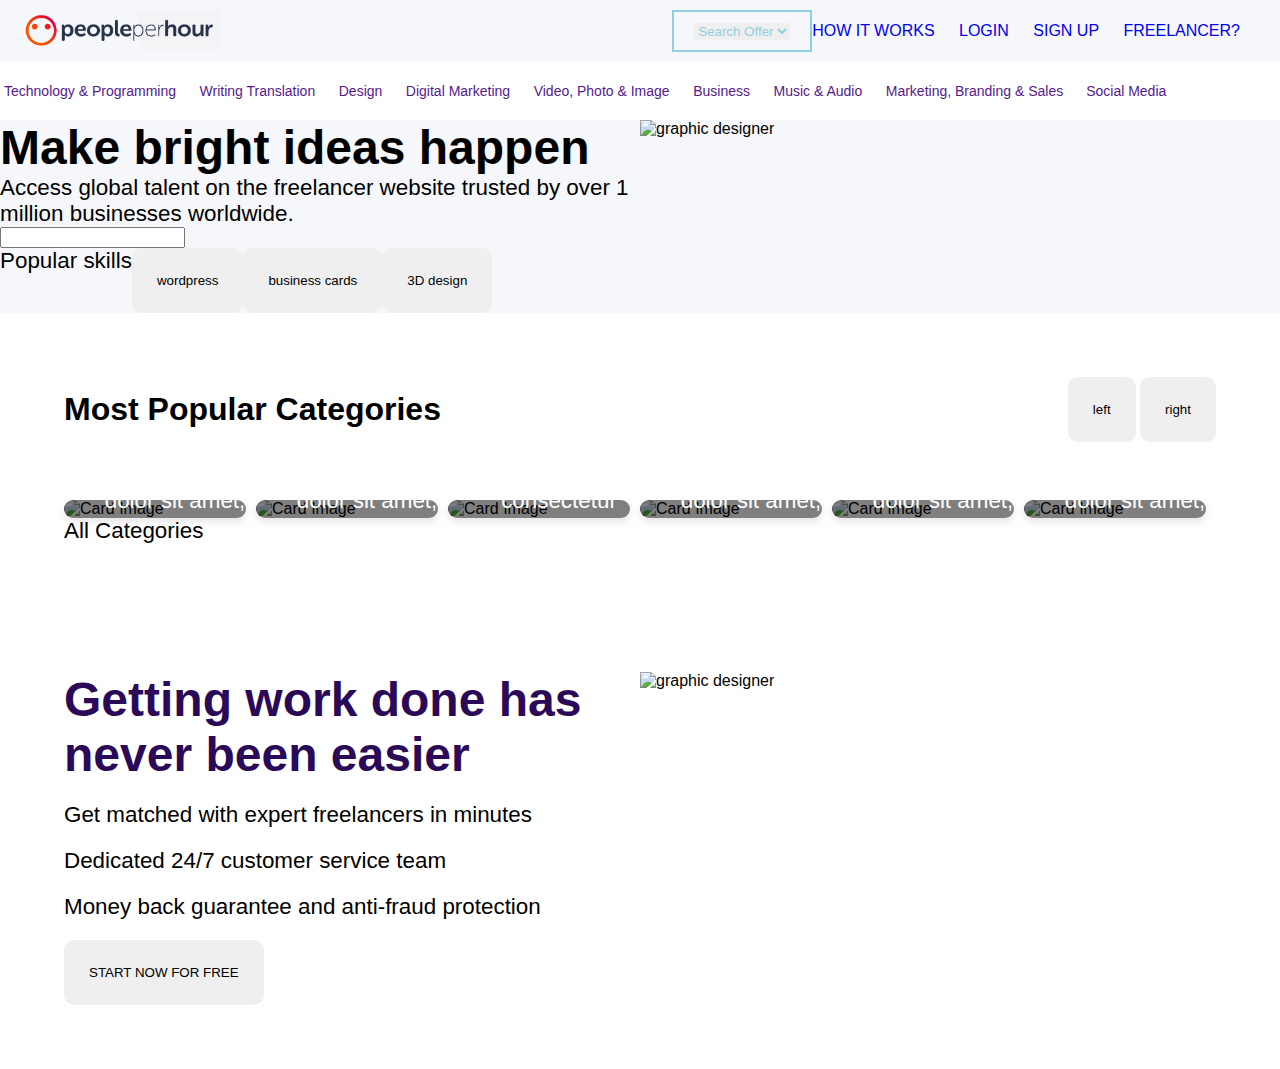
==== 21L-5302_A1_Q2/index.html @ e5438dd7 "* first commit" ====
<!DOCTYPE html>
<html lang="en">
  <head>
    <meta charset="UTF-8" />
    <meta name="viewport" content="width=device-width, initial-scale=1.0" />
    <link rel="stylesheet" href="./style.css" />
    <title>Document</title>
  </head>
  <body>
    <header>
      <div class="header-container">
        <nav>
          <div class="header-container-first">
            <div>
              <img src="./assets/logo.png" alt="logo" class="logo" />
            </div>
            <div class="header-container-second">
              <div class="nav-search btn">
                <ion-icon name="search-outline"></ion-icon>
                <select>
                  <option value="">Search Offer</option>
                  <option value=""></option>
                  <option value=""></option>
                </select>
              </div>
              <div>
                <li><a href="#">HOW IT WORKS</a></li>
                <li><a href="#">LOGIN</a></li>
                <li><a href="#">SIGN UP</a></li>
                <li><a href="#">FREELANCER?</a></li>
              </div>
            </div>
          </div>
          <div class="header-container-third">
            <div class="header-container-third">
              <a href="">Technology & Programming</a>
              <a href="">Writing Translation</a>
              <a href="">Design</a>
              <a href="">Digital Marketing</a>
              <a href="">Video, Photo & Image</a>
              <a href="">Business</a>
              <a href="">Music & Audio</a>
              <a href="">Marketing, Branding & Sales </a>
              <a href="">Social Media</a>
            </div>
            <div></div>
          </div>
        </nav>
      </div>
    </header>
    <section>
      <div class="hero-container">
        <div class="hero-container-first-half">
          <h1>Make bright ideas happen</h1>
          <p>
            Access global talent on the freelancer website trusted by over 1
            million businesses worldwide.
          </p>
          <input type="text" name="" id="" />
          <div>
            <p>Popular skills</p>
            <button>wordpress</button>
            <button>business cards</button>
            <button>3D design</button>
          </div>
        </div>
        <div class="hero-container-second-half">
          <img
            src="https://dw3i9sxi97owk.cloudfront.net/homepageRevampA3/HeroImage/instance-2/hero-instance-2--desktop.png"
            alt="graphic designer"
            sizes="50vw"
            width="500"
            height="500"
          />
        </div>
      </div>
    </section>
    <section class="popular-categories-sec">
      <div class="popular-categories-header">
        <div class="pc-header-content">
          <h2>Most Popular Categories</h2>
          <div><button>left</button> <button>right</button></div>
        </div>
      </div>
      <div class="popular-card-container">
        <div class="card">
          <img
            src="https://source.unsplash.com/random"
            alt="Card Image"
            class="card-img"
          />
          <div class="card-content">
            <h2 class="card-title">Card Heading</h2>
            <p class="card-text">
              Lorem ipsum dolor sit amet, consectetur adipiscing elit. Sed do
              eiusmod tempor incididunt ut labore et dolore magna aliqua.
            </p>
          </div>
        </div>
        <div class="card">
          <img
            src="https://source.unsplash.com/random"
            alt="Card Image"
            class="card-img"
          />
          <div class="card-content">
            <h2 class="card-title">Card Heading</h2>
            <p class="card-text">
              Lorem ipsum dolor sit amet, consectetur adipiscing elit. Sed do
              eiusmod tempor incididunt ut labore et dolore magna aliqua.
            </p>
          </div>
        </div>
        <div class="card">
          <img
            src="https://source.unsplash.com/random"
            alt="Card Image"
            class="card-img"
          />
          <div class="card-content">
            <h3 class="card-title">Card Heading</h3>
            <p class="card-text">
              Lorem ipsum dolor sit amet, consectetur adipiscing elit. Sed do
              eiusmod tempor incididunt ut labore et dolore magna aliqua.
            </p>
          </div>
        </div>
        <div class="card">
          <img
            src="https://source.unsplash.com/random"
            alt="Card Image"
            class="card-img"
          />
          <div class="card-content">
            <h2 class="card-title">Card Heading</h2>
            <p class="card-text">
              Lorem ipsum dolor sit amet, consectetur adipiscing elit. Sed do
              eiusmod tempor incididunt ut labore et dolore magna aliqua.
            </p>
          </div>
        </div>
        <div class="card">
          <img
            src="https://source.unsplash.com/random"
            alt="Card Image"
            class="card-img"
          />
          <div class="card-content">
            <h2 class="card-title">Card Heading</h2>
            <p class="card-text">
              Lorem ipsum dolor sit amet, consectetur adipiscing elit. Sed do
              eiusmod tempor incididunt ut labore et dolore magna aliqua.
            </p>
          </div>
        </div>
        <div class="card">
          <img
            src="https://source.unsplash.com/random"
            alt="Card Image"
            class="card-img"
          />
          <div class="card-content">
            <h2 class="card-title">Card Heading</h2>
            <p class="card-text">
              Lorem ipsum dolor sit amet, consectetur adipiscing elit. Sed do
              eiusmod tempor incididunt ut labore et dolore magna aliqua.
            </p>
          </div>
        </div>
      </div>
      <div><p>All Categories</p></div>
    </section>
    <section class="start-now-sec">
      <div class="start-now-first-half">
        <h1>Getting work done has never been easier</h1>
        <div>
          <ion-icon name="checkmark-outline"></ion-icon>
          <p>Get matched with expert freelancers in minutes</p>
        </div>
        <div>
          <ion-icon name="checkmark-outline"></ion-icon>
          <p>Dedicated 24/7 customer service team</p>
        </div>
        <div>
          <ion-icon name="checkmark-outline"></ion-icon>
          <p>Money back guarantee and anti-fraud protection</p>
        </div>
        <button>START NOW FOR FREE</button>
      </div>
      <div class="start-now-second-half">
        <img
          src="https://source.unsplash.com/random"
          alt="graphic designer"
          sizes="50vw"
          width="400"
          height="300"
        />
      </div>
    </section>
    <section class="testimonials-sec"></section>
    <script
      type="module"
      src="https://unpkg.com/ionicons@7.1.0/dist/ionicons/ionicons.esm.js"
    ></script>
    <script
      nomodule
      src="https://unpkg.com/ionicons@7.1.0/dist/ionicons/ionicons.js"
    ></script>
  </body>
</html>
---- 21L-5302_A1_Q2/style.css ----
:root {
  --btn-color: rgb(146, 206, 225);
  --white: #ffffff;
}
* {
  font-family: Open Sans, Helvetica Neue, Helvetica, Arial, sans-serif;
  margin: 0;
}
body {
  background-color: #f5f7fa;
}
ul {
  list-style: none;
  margin: 0;
  padding: 0;
  overflow: hidden;
  display: flex;
  justify-content: space-between;
  align-items: center;
  padding: 10px 20px;
}
.logo {
  width: 200px;
}
button {
  border: none;
  padding: 25px;
  border-radius: 10px;
}
nav {
}
h1 {
  font-size: 3rem;
}
h2 {
  font-size: 2rem;
}
p {
  font-size: 1.4rem;
}
li {
  display: inline-block;
  margin-right: 20px;
}
a {
  text-decoration: none;
}
.logo {
  height: 40px;
  vertical-align: middle;
}
select {
  color: var(--btn-color);
  border: none;
  border-radius: 2px;
  cursor: pointer;
}
.btn {
  border: var(--btn-color) 2px solid;
}
ion-icon {
  color: var(--btn-color);
}
.nav-search {
  padding: 10px 20px;
}

/*    NAVBAR    */
.header-container {
  /* display: flex; */
  /* flex-direction: column; */
}
.header-container-first {
  display: flex;
  flex-direction: row;
  justify-content: space-between;
  padding: 10px 20px;
}
.header-container-second {
  display: flex;
  flex-direction: row;
  align-items: center;
}
.header-container-third {
  background-color: white;
  padding: 10px 2px;
}
.header-container-third div {
  overflow-x: hidden;
  scroll-behavior: smooth;
}
.header-container-third div a {
  font-size: 14px;
  font-weight: 100;
  margin-right: 1.5%;
}
/*HERO*/
.hero-container {
  display: flex;
  flex-direction: row;
}
.hero-container-first-half {
  width: 50%;
}
.hero-container-first-half div {
  display: flex;
  flex-direction: row;
}
.hero-container-second-half {
  width: 50%;
}

/*Popular Contegories*/
.popular-categories-sec {
  background-color: white;
  /* display: flex; */
  /* justify-content: center; */
  /* align-items: center; */
  /* flex-direction: column; */
  padding: 5% 5%;
}

.card {
  position: relative;
  width: 250px;
  border-radius: 10px;
  overflow: hidden;
  box-shadow: 0 4px 8px rgba(0, 0, 0, 0.1);
}

.card-img {
  width: 100%;
  height: auto;
  display: block;
  border-radius: 10px; /* Rounded corners for the image */
}

.card-content {
  position: absolute;
  top: 0;
  left: 0;
  width: 100%;
  height: 100%;
  padding: 20px;
  display: flex;
  flex-direction: column;
  justify-content: center;
  align-items: center;
  color: white;
  background-color: rgba(0, 0, 0, 0.5); /* Background color with transparency */
  border-radius: 1px; /* Rounded corners to match the image */
}

.card-title,
.card-text {
  text-align: center;
}
.popular-card-container {
  display: flex;
  flex-direction: row;
  justify-content: center;
}
.popular-card-container .card {
  margin-right: 10px;
}
.popular-categories-header {
  margin-bottom: 5%;
}
.pc-header-content {
  display: flex;
  flex-direction: row;
  justify-content: space-between;
  align-items: center;
}
/*START NOW*/
.start-now-sec {
  background-color: white;
  padding: 5% 5%;
  display: flex;
  flex-direction: row;
}
.start-now-first-half {
  width: 50%;
}
.start-now-first-half h1 {
  color: rgb(42, 9, 89);
}
.start-now-second-half {
  width: 50%;
}
.start-now-first-half p {
  margin-top: 20px;
}
.start-now-first-half div {
  display: flex;
  align-items: center;
}
.start-now-first-half button {
  margin-top: 20px;
}
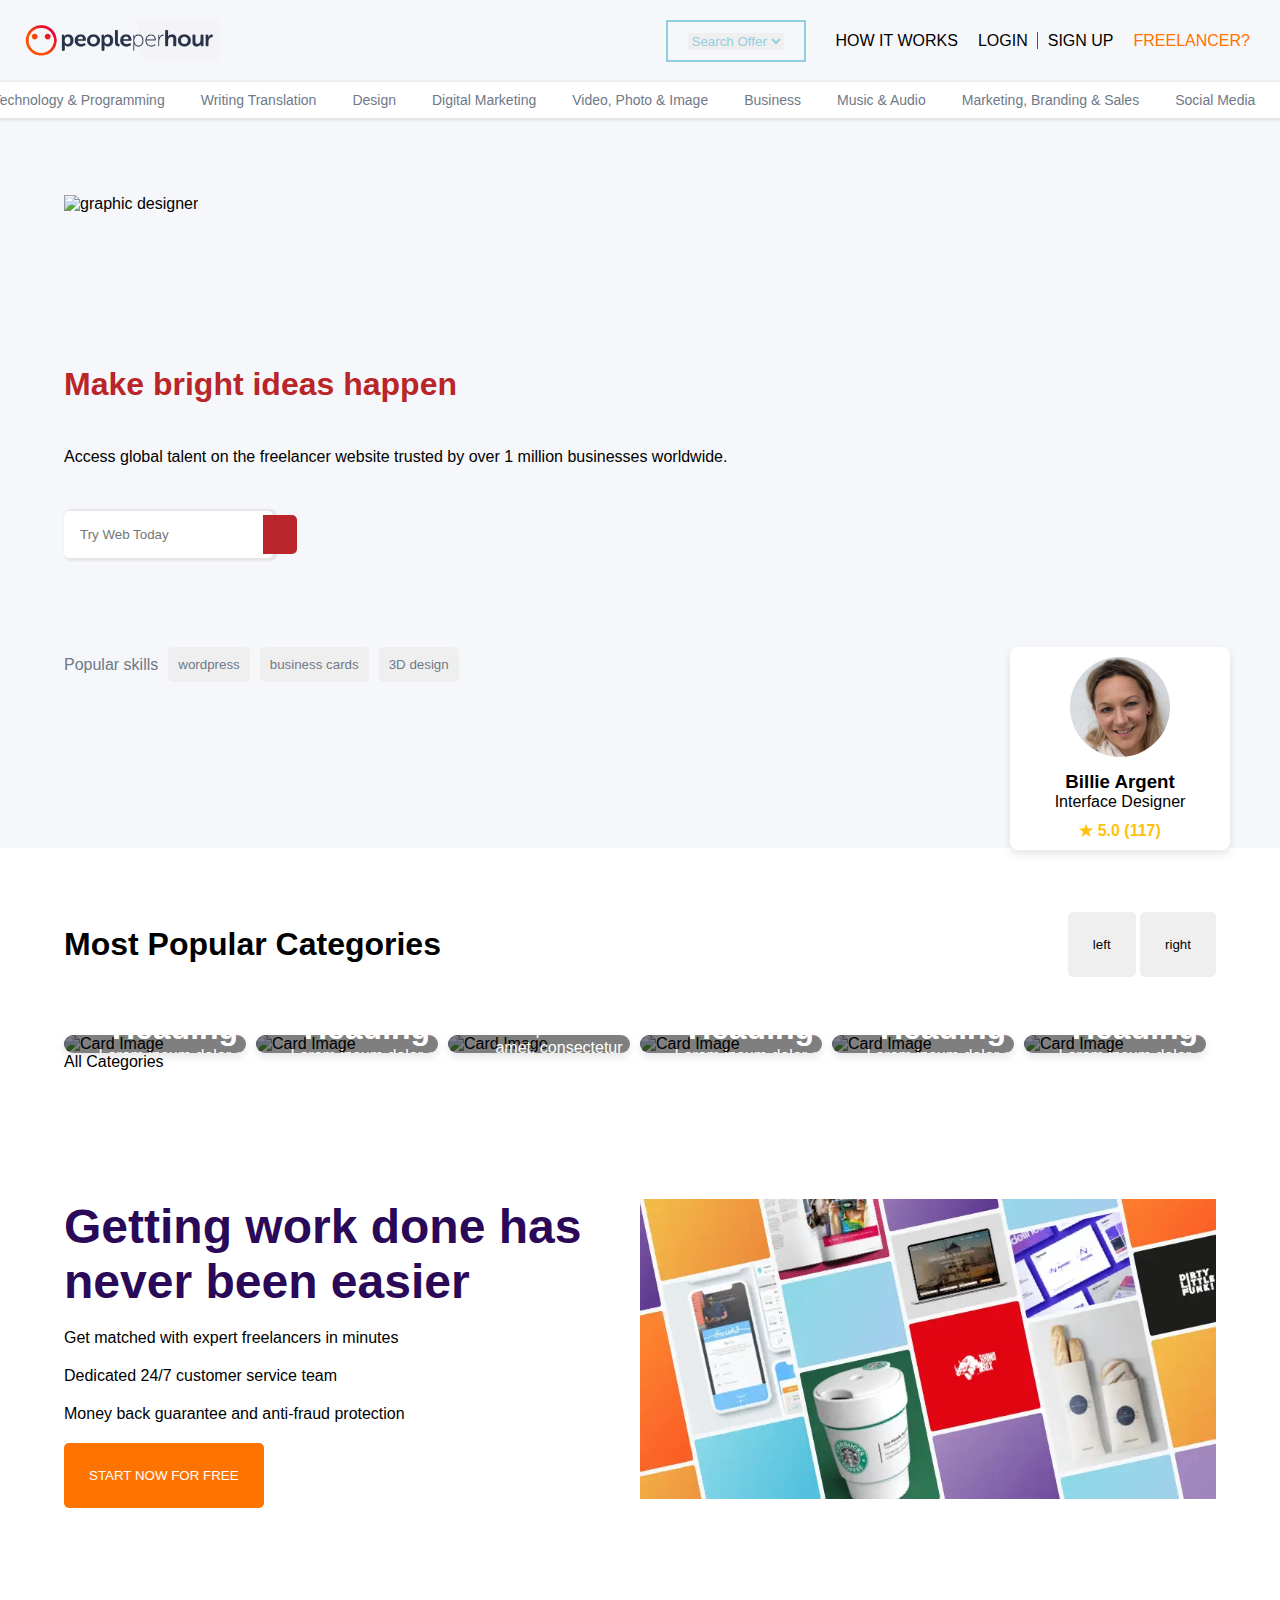
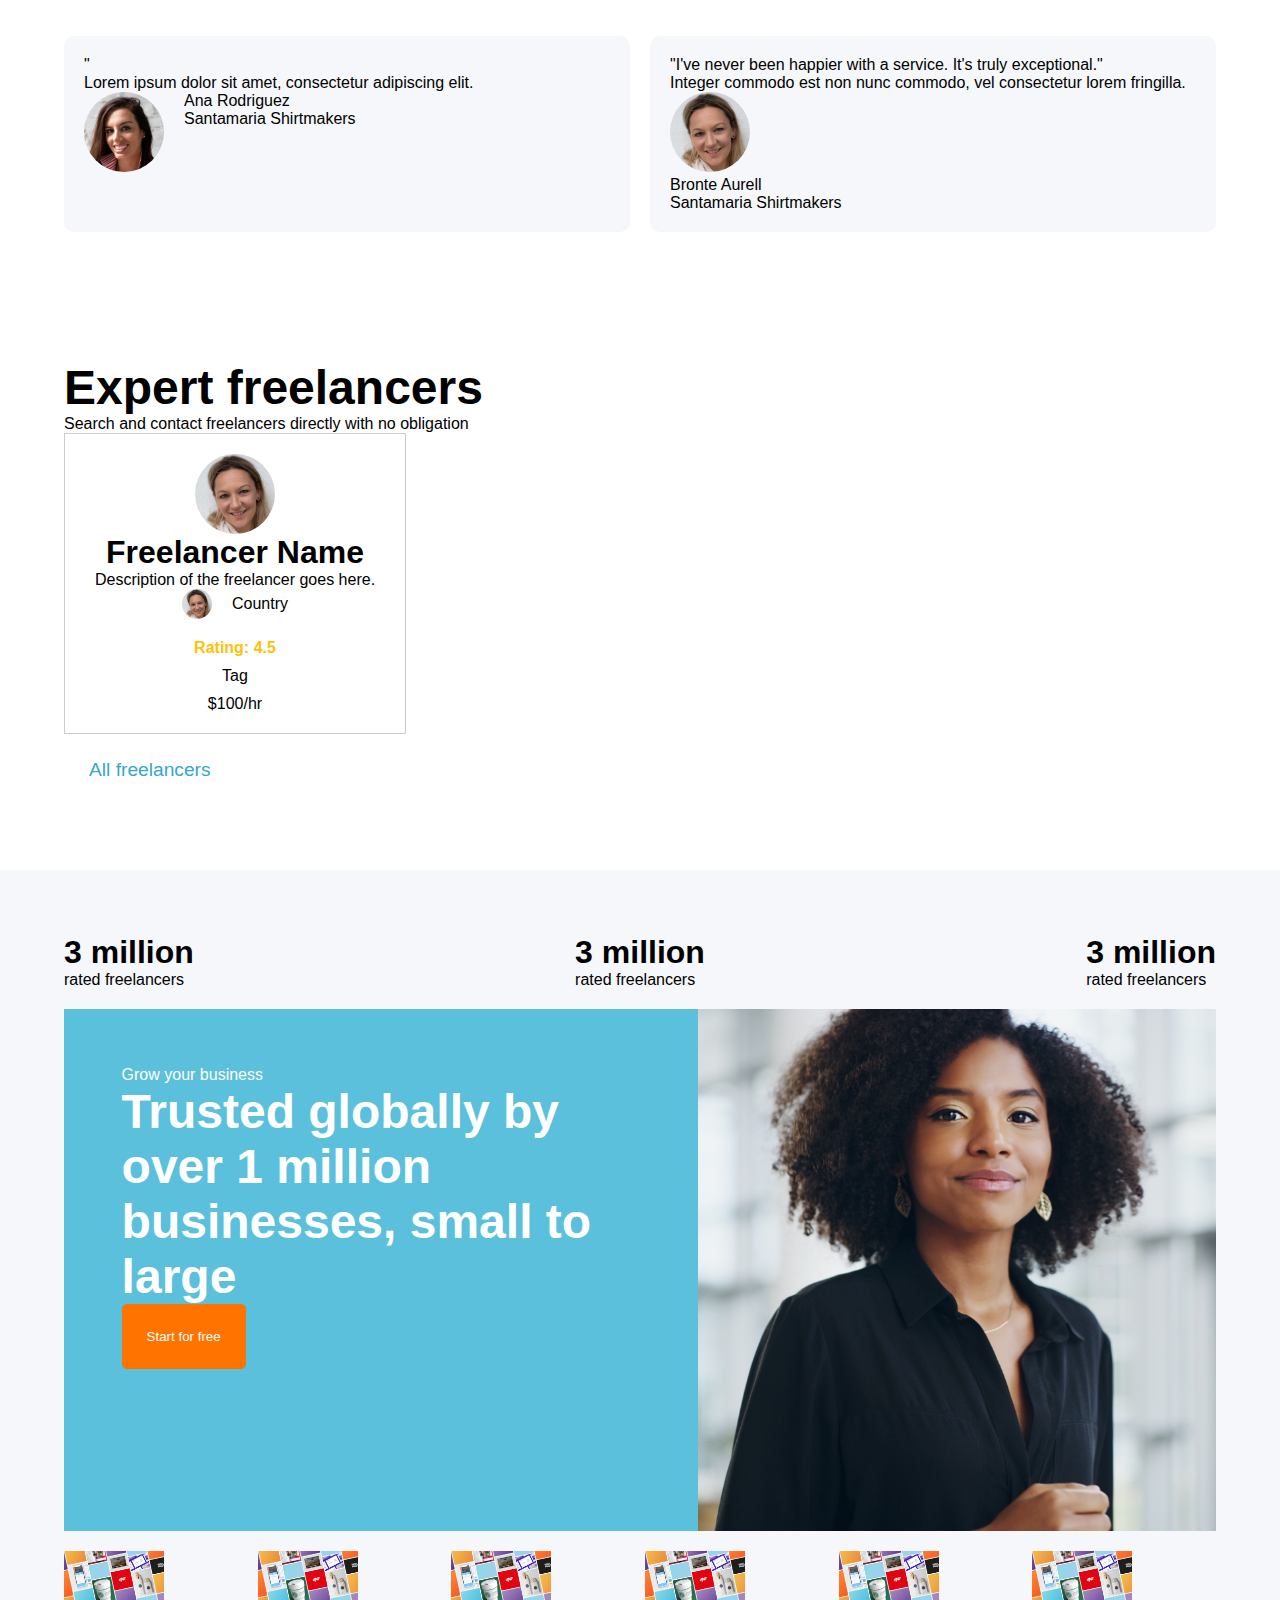
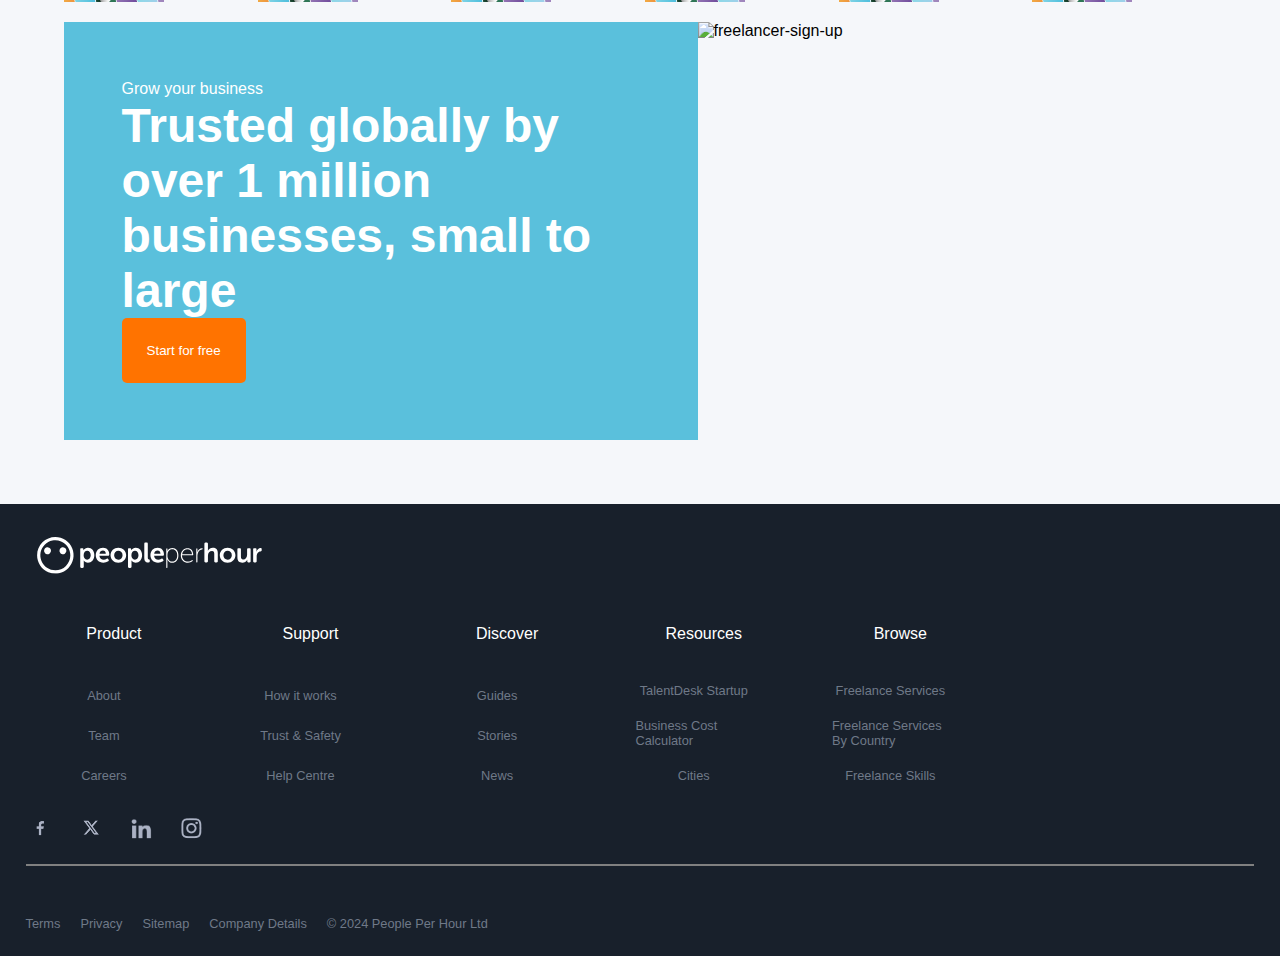
==== commit 18739027: "* added new code" ====
--- a/21L-5302_A1_Q2/index.html
+++ b/21L-5302_A1_Q2/index.html
@@ -19,35 +19,37 @@
                 <ion-icon name="search-outline"></ion-icon>
                 <select>
                   <option value="">Search Offer</option>
-                  <option value=""></option>
-                  <option value=""></option>
                 </select>
               </div>
-              <div>
-                <li><a href="#">HOW IT WORKS</a></li>
-                <li><a href="#">LOGIN</a></li>
-                <li><a href="#">SIGN UP</a></li>
-                <li><a href="#">FREELANCER?</a></li>
+              <div class="navigation-links">
+                <ul>
+                  <li><a href="#">HOW IT WORKS</a></li>
+                  <li><a href="#" class="login-tag">LOGIN</a></li>
+                  <li><a href="#">SIGN UP</a></li>
+                  <li><a href="#" id="freelance-tag">FREELANCER?</a></li>
+                </ul>
               </div>
             </div>
-          </div>
+            <div class="hidden-header-container">
+              <img src="./assets/dashboard-image.png" alt="dashboard image" />
+            </div>
+          </div>
+
           <div class="header-container-third">
-            <div class="header-container-third">
-              <a href="">Technology & Programming</a>
-              <a href="">Writing Translation</a>
-              <a href="">Design</a>
-              <a href="">Digital Marketing</a>
-              <a href="">Video, Photo & Image</a>
-              <a href="">Business</a>
-              <a href="">Music & Audio</a>
-              <a href="">Marketing, Branding & Sales </a>
-              <a href="">Social Media</a>
-            </div>
-            <div></div>
+            <a href="">Technology & Programming</a>
+            <a href="">Writing Translation</a>
+            <a href="">Design</a>
+            <a href="">Digital Marketing</a>
+            <a href="">Video, Photo & Image</a>
+            <a href="">Business</a>
+            <a href="">Music & Audio</a>
+            <a href="">Marketing, Branding & Sales </a>
+            <a href="">Social Media</a>
           </div>
         </nav>
       </div>
     </header>
+    <!-- **************************** HERO ***************************** -->
     <section>
       <div class="hero-container">
         <div class="hero-container-first-half">
@@ -56,8 +58,19 @@
             Access global talent on the freelancer website trusted by over 1
             million businesses worldwide.
           </p>
-          <input type="text" name="" id="" />
           <div>
+            <input
+              type="text"
+              name="tryweb"
+              id="tryweb"
+              placeholder="Try Web Today"
+            />
+            <button type="submit" class="search-button">
+              <ion-icon name="search-outline"></ion-icon>
+            </button>
+          </div>
+
+          <div class="hero-container-skills-container">
             <p>Popular skills</p>
             <button>wordpress</button>
             <button>business cards</button>
@@ -73,6 +86,18 @@
             height="500"
           />
         </div>
+        <div class="banner">
+          <div class="profile-card">
+            <img
+              src="./assets/scandikitchen-avatar.jpg"
+              alt="Billie Argent"
+              class="profile-image"
+            />
+            <h3>Billie Argent</h3>
+            <p>Interface Designer</p>
+            <div class="rating">★ 5.0 (117)</div>
+          </div>
+        </div>
       </div>
     </section>
     <section class="popular-categories-sec">
@@ -185,11 +210,11 @@
           <ion-icon name="checkmark-outline"></ion-icon>
           <p>Money back guarantee and anti-fraud protection</p>
         </div>
-        <button>START NOW FOR FREE</button>
+        <button><span> START NOW FOR FREE</span></button>
       </div>
       <div class="start-now-second-half">
         <img
-          src="https://source.unsplash.com/random"
+          src="./assets/collage-work--tablet.webp"
           alt="graphic designer"
           sizes="50vw"
           width="400"
@@ -197,7 +222,168 @@
         />
       </div>
     </section>
-    <section class="testimonials-sec"></section>
+    <section class="testimonials-sec">
+      <div class="testimonial">
+        <p>"</p>
+        <p>Lorem ipsum dolor sit amet, consectetur adipiscing elit.</p>
+        <div class="testimonial-content-align">
+          <img src="./assets/santamaria-avatar.jpg" alt="img1" />
+          <div class="testimonial-content">
+            <p>Ana Rodriguez</p>
+            <p>Santamaria Shirtmakers</p>
+          </div>
+        </div>
+      </div>
+      <div class="testimonial">
+        <blockquote>
+          "I've never been happier with a service. It's truly exceptional."
+        </blockquote>
+        <p>
+          Integer commodo est non nunc commodo, vel consectetur lorem fringilla.
+        </p>
+        <div>
+          <img src="./assets/scandikitchen-avatar.jpg" alt="img2" />
+          <div>
+            <p>Bronte Aurell</p>
+            <p>Santamaria Shirtmakers</p>
+          </div>
+        </div>
+      </div>
+    </section>
+    <section class="freelancer-sec">
+      <h1>Expert freelancers</h1>
+      <p>Search and contact freelancers directly with no obligation</p>
+      <div class="slider-container">
+        <div class="slider">
+          <div class="card-freelancer">
+            <img src="./assets/scandikitchen-avatar.jpg" alt="img2" />
+            <h2>Freelancer Name</h2>
+            <p>Description of the freelancer goes here.</p>
+            <div class="location">
+              <img src="./assets/scandikitchen-avatar.jpg" alt="img2" />
+              <p>Country</p>
+            </div>
+            <div class="rating">
+              <p>Rating: 4.5</p>
+            </div>
+            <div class="tag">
+              <p>Tag</p>
+            </div>
+            <div class="price-tag">
+              <p>$100/hr</p>
+            </div>
+          </div>
+        </div>
+      </div>
+      <button>All freelancers</button>
+    </section>
+    <section class="business-sec">
+      <div class="business-sec-1">
+        <div>
+          <h2>3 million</h2>
+          <p>rated freelancers</p>
+        </div>
+        <div>
+          <h2>3 million</h2>
+          <p>rated freelancers</p>
+        </div>
+        <div>
+          <h2>3 million</h2>
+          <p>rated freelancers</p>
+        </div>
+      </div>
+      <div class="business-sec-2">
+        <div class="business-sec-2-left">
+          <p>Grow your business</p>
+          <h1>Trusted globally by over 1 million businesses, small to large</h1>
+          <button>Start for free</button>
+        </div>
+        <div class="business-sec-2-right">
+          <img src="./assets/promo-business--tablet.webp" alt="" />
+        </div>
+      </div>
+      <div class="business-sec-3">
+        <img src="./assets/collage-work--tablet.webp" alt="" />
+        <img src="./assets/collage-work--tablet.webp" alt="" />
+        <img src="./assets/collage-work--tablet.webp" alt="" />
+        <img src="./assets/collage-work--tablet.webp" alt="" />
+        <img src="./assets/collage-work--tablet.webp" alt="" />
+        <img src="./assets/collage-work--tablet.webp" alt="" />
+      </div>
+      <div class="business-sec-2">
+        <div class="business-sec-2-left">
+          <p>Grow your business</p>
+          <h1>Trusted globally by over 1 million businesses, small to large</h1>
+          <button>Start for free</button>
+        </div>
+        <div class="business-sec-2-right">
+          <img
+            src="https://dw3i9sxi97owk.cloudfront.net/homepage/businessStats/promo-freelance--desktop.jpg"
+            alt="freelancer-sign-up"
+            loading="lazy"
+          />
+        </div>
+      </div>
+    </section>
+    <footer>
+      <div class="footer-content-1">
+        <img src="./assets/logo-black.png" alt="" />
+      </div>
+      <div class="footer-content-2">
+        <ul class="footer-content-2-1">
+          <p>Product</p>
+          <li>About</li>
+          <li>Team</li>
+          <li>Careers</li>
+        </ul>
+        <ul class="footer-content-2-1">
+          <p>Support</p>
+          <li>How it works</li>
+          <li>Trust & Safety</li>
+          <li>Help Centre</li>
+        </ul>
+        <ul class="footer-content-2-1">
+          <p>Discover</p>
+          <li>Guides</li>
+          <li>Stories</li>
+          <li>News</li>
+        </ul>
+        <ul class="footer-content-2-1">
+          <p>Resources</p>
+          <li>TalentDesk Startup</li>
+          <li>Business Cost Calculator</li>
+          <li>Cities</li>
+        </ul>
+        <ul class="footer-content-2-1">
+          <p>Browse</p>
+          <li>Freelance Services</li>
+          <li>Freelance Services By Country</li>
+          <li>Freelance Skills</li>
+        </ul>
+      </div>
+      <div class="footer-content-3">
+        <img src="./assets/facebook.png" alt="" />
+        <img src="./assets/twitter.png" alt="" />
+        <img src="./assets/linkedin.png" alt="" />
+        <img src="./assets/instagram.png" alt="" />
+      </div>
+      <hr
+        style="
+          margin-top: 20px;
+          height: 2px;
+          border-width: 0;
+          color: gray;
+          background-color: gray;
+        "
+      />
+      <div class="footer-content-4">
+        <p>Terms</p>
+        <p>Privacy</p>
+        <p>Sitemap</p>
+        <p>Company Details</p>
+        <span>&#169; 2024 People Per Hour Ltd</span>
+      </div>
+    </footer>
     <script
       type="module"
       src="https://unpkg.com/ionicons@7.1.0/dist/ionicons/ionicons.esm.js"
--- a/21L-5302_A1_Q2/style.css
+++ b/21L-5302_A1_Q2/style.css
@@ -1,6 +1,8 @@
 :root {
   --btn-color: rgb(146, 206, 225);
+  --primary-color: rgb(255, 115, 0);
   --white: #ffffff;
+  --grey-color: rgb(111, 121, 136);
 }
 * {
   font-family: Open Sans, Helvetica Neue, Helvetica, Arial, sans-serif;
@@ -25,9 +27,7 @@
 button {
   border: none;
   padding: 25px;
-  border-radius: 10px;
-}
-nav {
+  border-radius: 5px;
 }
 h1 {
   font-size: 3rem;
@@ -41,9 +41,11 @@
 li {
   display: inline-block;
   margin-right: 20px;
+  color: black;
 }
 a {
   text-decoration: none;
+  color: black;
 }
 .logo {
   height: 40px;
@@ -66,57 +68,252 @@
 }
 
 /*    NAVBAR    */
-.header-container {
-  /* display: flex; */
-  /* flex-direction: column; */
-}
+
 .header-container-first {
   display: flex;
   flex-direction: row;
   justify-content: space-between;
-  padding: 10px 20px;
+  padding: 20px 20px;
 }
 .header-container-second {
   display: flex;
   flex-direction: row;
   align-items: center;
+}
+.header-container-second div {
+  margin-right: 10px;
+}
+.header-container-second {
+  display: flex;
+  align-items: center;
+}
+
+.navigation-links {
+  margin-left: 20px;
+}
+
+.navigation-links ul {
+  list-style-type: none;
+  margin: 0;
+  padding: 0;
+  display: flex;
+}
+
+.navigation-links li {
+  margin-right: 20px;
+}
+
+.navigation-links li:last-child {
+  margin-right: 0;
+}
+
+.navigation-links a {
+  text-decoration: none;
+  color: black;
+  position: relative;
+}
+.navigation-links a:hover {
+  color: var(--primary-color);
+}
+#freelance-tag {
+  color: var(--primary-color);
+}
+.navigation-links .login-tag:after {
+  content: "";
+  position: absolute;
+  top: 0;
+  bottom: 0;
+  right: -10px;
+  width: 1px;
+  background: rgb(86, 86, 86);
+}
+@media screen and (max-width: 1000px) {
+  .header-container-second {
+    display: none;
+  }
+}
+@media screen and (min-width: 1000px) {
+  .hidden-header-container {
+    display: none;
+  }
+}
+.hidden-header-container {
+  cursor: pointer;
 }
 .header-container-third {
   background-color: white;
-  padding: 10px 2px;
-}
-.header-container-third div {
-  overflow-x: hidden;
-  scroll-behavior: smooth;
-}
-.header-container-third div a {
+  width: 100%;
+  display: flex;
+  justify-content: center;
+  align-items: center;
+  box-shadow: 2px 0.5px 2px 2px #e5e5e5;
+  overflow: hidden;
+}
+
+.header-container-third a {
   font-size: 14px;
   font-weight: 100;
   margin-right: 1.5%;
-}
+  padding: 10px 2px;
+  color: rgb(111, 121, 136);
+  margin-right: 2.5%;
+  flex-shrink: 0;
+}
+
+.header-container-third a:hover {
+  color: black;
+  position: relative;
+}
+
+.header-container-third a:hover::after {
+  content: "";
+  position: absolute;
+  bottom: 0;
+  left: 0;
+  width: 100%;
+  height: 3px;
+  background-color: black;
+}
+
 /*HERO*/
 .hero-container {
   display: flex;
   flex-direction: row;
 }
 .hero-container-first-half {
+  padding: 6% 5%;
   width: 50%;
 }
 .hero-container-first-half div {
   display: flex;
   flex-direction: row;
+  align-items: center;
+}
+.hero-container-first-half h1 {
+  font-size: 5rem;
+  color: rgb(185, 37, 40);
+}
+.hero-container-first-half input {
+  padding: 1.5rem 10rem;
+  border-radius: 5px;
+  border: none;
+  box-shadow: 2px 0.5px 2px 2px #e5e5e5;
+}
+
+.hero-container-first-half * {
+  margin-bottom: 5%;
+  margin-right: 10px;
+}
+.hero-container-skills-container p {
+  font-size: 1rem;
+  color: var(--grey-color);
+}
+.hero-container-skills-container button {
+  padding: 10px;
+  color: var(--grey-color);
 }
 .hero-container-second-half {
   width: 50%;
+  padding: 6% 5%;
+}
+.hero-container-second-half img {
+  width: 100%;
+}
+@media screen and (max-width: 1300px) {
+  .hero-container {
+    flex-direction: column-reverse;
+    justify-content: center;
+  }
+  .hero-container-second-half {
+    width: 70%;
+  }
+  .hero-container-first-half {
+    width: 70%;
+  }
+  .hero-container-first-half h1 {
+    font-size: 2rem;
+  }
+  p {
+    font-size: 1rem;
+  }
+  .hero-container-first-half input {
+    padding: 1rem 1rem;
+  }
+  .search-button {
+    background-color: rgb(185, 37, 40);
+    border: none;
+    border-radius: 0 5px 5px 0;
+    padding: 12px 12px !important;
+    cursor: pointer;
+    margin-left: -20px;
+  }
+}
+@media screen and (max-width: 700px) {
+  .hero-container-second-half img {
+    width: 100%;
+    height: 70%;
+  }
+  .profile-card {
+    bottom: 250px !important;
+    right: 50px !important;
+    width: 100px;
+    background: white;
+    padding: 10px;
+    box-shadow: 0 4px 8px rgba(0, 0, 0, 0.1);
+    border-radius: 8px;
+    text-align: center;
+  }
+}
+.banner-image {
+  width: 100%;
+  height: 100%;
+  object-fit: cover;
+}
+
+.profile-card {
+  position: absolute;
+  bottom: 50px;
+  right: 50px;
+  width: 200px;
+  background: white;
+  padding: 10px;
+  box-shadow: 0 4px 8px rgba(0, 0, 0, 0.1);
+  border-radius: 8px;
+  text-align: center;
+}
+
+.profile-image {
+  width: 100px;
+  height: 100px;
+  border-radius: 50%;
+  margin: 0 auto 10px;
+}
+
+.rating {
+  color: #ffc107;
+  font-weight: bold;
+}
+.search-button {
+  background-color: rgb(185, 37, 40);
+  border: none;
+  border-radius: 0 5px 5px 0;
+  padding: 20px 20px;
+  cursor: pointer;
+  margin-left: -20px;
+}
+
+.search-button ion-icon {
+  width: 20px;
+  height: 20px;
+  color: white;
+}
+.search-button:hover {
+  background-color: rgb(134, 60, 61);
 }
 
 /*Popular Contegories*/
 .popular-categories-sec {
   background-color: white;
-  /* display: flex; */
-  /* justify-content: center; */
-  /* align-items: center; */
-  /* flex-direction: column; */
   padding: 5% 5%;
 }
 
@@ -132,7 +329,7 @@
   width: 100%;
   height: auto;
   display: block;
-  border-radius: 10px; /* Rounded corners for the image */
+  border-radius: 10px;
 }
 
 .card-content {
@@ -147,8 +344,8 @@
   justify-content: center;
   align-items: center;
   color: white;
-  background-color: rgba(0, 0, 0, 0.5); /* Background color with transparency */
-  border-radius: 1px; /* Rounded corners to match the image */
+  background-color: rgba(0, 0, 0, 0.5);
+  border-radius: 1px;
 }
 
 .card-title,
@@ -179,6 +376,13 @@
   display: flex;
   flex-direction: row;
 }
+.start-now-sec button {
+  background-color: var(--primary-color);
+  color: var(--white);
+}
+.start-now-sec span {
+  font-weight: 500;
+}
 .start-now-first-half {
   width: 50%;
 }
@@ -198,3 +402,269 @@
 .start-now-first-half button {
   margin-top: 20px;
 }
+.start-now-second-half img {
+  width: 100%;
+}
+/*Testimonials*/
+.testimonials-sec {
+  background-color: white;
+  padding: 5% 5%;
+  display: grid;
+  grid-template-columns: repeat(2, 1fr);
+  gap: 20px;
+}
+
+.testimonial {
+  background-color: #f5f7fa;
+  border-radius: 10px;
+  padding: 20px;
+  display: flex;
+  flex-direction: column;
+}
+
+.testimonial blockquote {
+  flex: 1;
+}
+
+.testimonial img {
+  border-radius: 50%;
+  width: 80px;
+  height: 80px;
+  margin-right: 20px;
+}
+.testimonial div {
+}
+.testimonial-content-align {
+  display: flex;
+  flex-direction: row;
+}
+@media only screen and (max-width: 768px) {
+  .testimonials-sec {
+    grid-template-columns: 1fr;
+  }
+  .start-now-sec {
+    flex-direction: column;
+  }
+}
+/*Freelancers*/
+.freelancer-sec {
+  padding: 5%;
+  background-color: white;
+}
+
+.slider-container {
+  overflow: hidden;
+}
+
+.slider {
+  display: flex;
+  flex-direction: row;
+  overflow-x: hidden;
+  scroll-snap-type: x mandatory;
+}
+
+.card-freelancer {
+  display: flex;
+  justify-content: center;
+  flex-direction: column;
+  align-items: center;
+  flex: 0 0 auto;
+  scroll-snap-align: start;
+  border: 1px solid #ccc;
+  padding: 20px;
+  margin-right: 20px;
+  width: 300px;
+}
+
+.avatar {
+  width: 100px;
+  height: 100px;
+  border-radius: 50%;
+  margin-bottom: 10px;
+}
+
+.flag {
+  width: 20px;
+  height: 20px;
+  border-radius: 50%;
+  margin-right: 5px;
+}
+
+.location {
+  display: flex;
+  align-items: center;
+  margin-bottom: 10px;
+}
+
+.rating,
+.tag,
+.price-tag {
+  margin-top: 10px;
+}
+.card-freelancer img {
+  border-radius: 50%;
+  width: 80px;
+  height: 80px;
+  object-fit: cover;
+}
+.location img {
+  border-radius: 50%;
+  width: 30px;
+  height: 30px;
+  margin-right: 20px;
+}
+.freelancer-sec button {
+  color: rgb(52, 168, 202);
+  background-color: white;
+  font-size: 1.2rem;
+}
+/*Business*/
+.business-sec {
+  padding: 5%;
+}
+.business-sec-1 {
+  display: flex;
+  flex-direction: row;
+  justify-content: space-between;
+}
+.business-sec-2 {
+  display: flex;
+  margin-top: 20px;
+}
+.business-sec-2-left {
+  background-color: rgb(90, 192, 220);
+  color: white;
+  padding: 5%;
+  width: 50%;
+}
+.business-sec-2-right {
+  width: 50%;
+}
+.business-sec-2-right img {
+  width: 100%;
+  height: 100%;
+  object-fit: cover;
+}
+.business-sec-2-left button {
+  background-color: var(--primary-color);
+  color: var(--white);
+}
+.business-sec-2-left p h1 button {
+  margin-top: 20px;
+}
+
+.business-sec-3 img {
+  width: 100px;
+}
+.business-sec-3 {
+  margin-top: 20px;
+  display: grid;
+  grid-template-columns: repeat(6, 1fr);
+  gap: 10px;
+}
+
+@media screen and (max-width: 768px) {
+  .business-sec-3 {
+    grid-template-columns: repeat(2, 1fr);
+    grid-auto-rows: auto;
+  }
+  .business-sec-1 {
+    flex-direction: column-reverse;
+  }
+}
+
+@media screen and (max-width: 480px) {
+  .business-sec-3 {
+    grid-template-columns: repeat(2, 1fr);
+    grid-auto-rows: auto;
+  }
+}
+/*Footer*/
+footer {
+  padding: 2%;
+  background-color: rgb(24, 32, 43);
+  color: white;
+}
+footer ul li {
+  color: white;
+}
+.footer-content-2 {
+  display: flex;
+  flex-direction: row;
+  margin-top: 30px;
+}
+.footer-content-2-1 {
+  display: flex;
+  flex-direction: column;
+}
+.footer-content-2-1 li {
+  margin-top: 20px;
+  color: var(--grey-color);
+  font-size: 0.8rem;
+  cursor: pointer;
+}
+.footer-content-2-1 p {
+  margin-bottom: 20px;
+}
+.footer-content-2-1 li:hover {
+  text-decoration: underline;
+  cursor: pointer;
+  color: white;
+}
+.footer-content-3 {
+  display: flex;
+  align-items: center;
+  margin-top: 20px;
+}
+.footer-content-3 img {
+  width: 30px;
+  margin-right: 20px;
+  cursor: pointer;
+}
+
+.footer-content-2 {
+  margin-right: 20%;
+  display: flex;
+  flex-wrap: wrap;
+  margin-top: 30px;
+}
+
+.footer-content-2-1 {
+  flex: 1;
+  margin-right: 20px;
+}
+
+@media screen and (max-width: 1000px) {
+  .footer-content-2-1 {
+    flex: 1 0 calc(33.33% - 20px);
+    margin-right: 0;
+    margin-bottom: 20px;
+  }
+}
+
+@media screen and (max-width: 600px) {
+  .footer-content-2-1 {
+    flex: 1 0 100%;
+    margin-bottom: 20px;
+  }
+}
+
+.footer-content-4 p {
+  color: var(--grey-color);
+  font-size: 0.8rem;
+  margin-right: 20px;
+  cursor: pointer;
+}
+.footer-content-4 span {
+  color: var(--grey-color);
+  font-size: 0.8rem;
+  margin-right: 20px;
+}
+.footer-content-4 {
+  margin-top: 50px;
+  display: flex;
+}
+.footer-content-4 p:hover {
+  text-decoration: underline;
+  color: white;
+}
